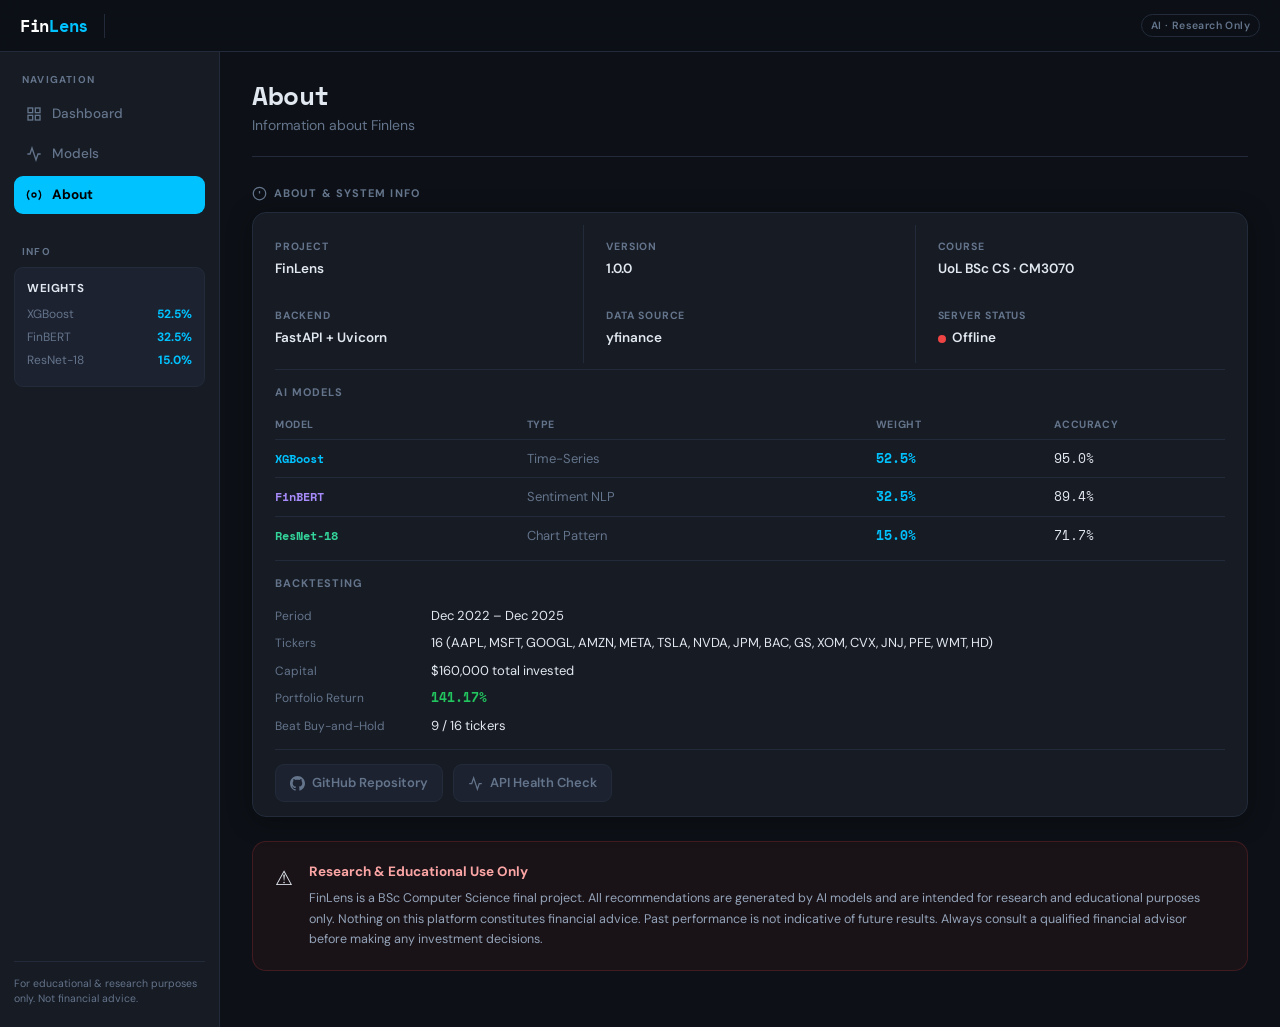
==== about.html @ 30cba112 "improve the dashboard" ====
<!doctype html>
<html lang="en">
  <head>
    <meta charset="UTF-8" />
    <meta name="viewport" content="width=device-width, initial-scale=1.0" />
    <title>FinLens — About</title>
    <link href="https://cdn.jsdelivr.net/npm/bootstrap@5.3.3/dist/css/bootstrap.min.css" rel="stylesheet" />
    <link rel="preconnect" href="https://fonts.googleapis.com" />
    <link rel="preconnect" href="https://fonts.gstatic.com" crossorigin />
    <link href="https://fonts.googleapis.com/css2?family=Space+Mono:wght@400;700&family=DM+Sans:wght@400;500;600;700;900&display=swap" rel="stylesheet" />
    <link rel="stylesheet" href="assets/css/styles.css" />
    <link rel="stylesheet" href="assets/css/about.css" />
  </head>
  <body>

    <!-- NAVBAR -->
    <nav class="navbar">
      <a class="brand" href="/">Fin<span>Lens</span></a>
      <div class="nav-ticker">
        <span class="track" id="tickerTrack">Loading market data…</span>
      </div>
      <div class="nav-tag">AI · Research Only</div>
    </nav>

    <!-- SHELL -->
    <div class="shell">

      <!-- SIDEBAR -->
      <aside class="sidebar d-none d-md-flex">
        <div class="sidebar-inner">
          <p class="sidebar-section-label">Navigation</p>
          <a href="/" class="sidebar-link">
            <svg width="16" height="16" viewBox="0 0 24 24" fill="none" stroke="currentColor" stroke-width="2"><rect x="3" y="3" width="7" height="7"/><rect x="14" y="3" width="7" height="7"/><rect x="3" y="14" width="7" height="7"/><rect x="14" y="14" width="7" height="7"/></svg>
            Dashboard
          </a>
          <a href="/models" class="sidebar-link">
            <svg width="16" height="16" viewBox="0 0 24 24" fill="none" stroke="currentColor" stroke-width="2"><polyline points="22 12 18 12 15 21 9 3 6 12 2 12"/></svg>
            Models
          </a>
          <a href="/about" class="sidebar-link active">
            <svg width="16" height="16" viewBox="0 0 24 24" fill="none" stroke="currentColor" stroke-width="2"><circle cx="12" cy="12" r="3"/><path d="M19.07 4.93a10 10 0 0 1 0 14.14M4.93 4.93a10 10 0 0 0 0 14.14"/></svg>
            About
          </a>

          <p class="sidebar-section-label" style="margin-top: 28px;">Info</p>
          <div class="sidebar-info">
            <p>Weights</p>
            <div class="weight-row"><span>XGBoost</span><strong>52.5%</strong></div>
            <div class="weight-row"><span>FinBERT</span><strong>32.5%</strong></div>
            <div class="weight-row"><span>ResNet-18</span><strong>15.0%</strong></div>
          </div>

          <div class="disclaimer">
            For educational &amp; research purposes only. Not financial advice.
          </div>
        </div>
      </aside>

      <!-- MAIN -->
      <main class="main">
        <div class="main-inner">

          <!-- Page header -->
          <div class="about-page-header">
            <div>
              <h1 class="about-page-title">About</h1>
              <p class="about-page-sub">Information about Finlens</p>
            </div>
          </div>

          <!-- ── SECTION: About & System Info ── -->
          <div class="about-section">
            <div class="about-section-label">
              <svg width="15" height="15" viewBox="0 0 24 24" fill="none" stroke="currentColor" stroke-width="2"><circle cx="12" cy="12" r="10"/><line x1="12" y1="8" x2="12" y2="12"/><line x1="12" y1="16" x2="12.01" y2="16"/></svg>
              About &amp; System Info
            </div>

            <div class="about-card">

              <div class="about-grid">
                <div class="about-item">
                  <div class="about-label">Project</div>
                  <div class="about-value">FinLens</div>
                </div>
                <div class="about-item">
                  <div class="about-label">Version</div>
                  <div class="about-value">1.0.0</div>
                </div>
                <div class="about-item">
                  <div class="about-label">Course</div>
                  <div class="about-value">UoL BSc CS · CM3070</div>
                </div>
                <div class="about-item">
                  <div class="about-label">Backend</div>
                  <div class="about-value">FastAPI + Uvicorn</div>
                </div>
                <div class="about-item">
                  <div class="about-label">Data Source</div>
                  <div class="about-value">yfinance</div>
                </div>
                <div class="about-item">
                  <div class="about-label">Server Status</div>
                  <div class="about-value" id="serverStatus">
                    <span class="status-dot status-checking"></span> Checking…
                  </div>
                </div>
              </div>

              <div class="setting-divider"></div>

              <!-- Models table -->
              <div class="about-models-title">AI Models</div>
              <div class="about-models-table">
                <div class="amt-row amt-header">
                  <span>Model</span><span>Type</span><span>Weight</span><span>Accuracy</span>
                </div>
                <div class="amt-row">
                  <span class="amt-name amt-xgb">XGBoost</span>
                  <span class="amt-muted">Time-Series</span>
                  <span class="amt-accent">52.5%</span>
                  <span class="amt-val">95.0%</span>
                </div>
                <div class="amt-row">
                  <span class="amt-name amt-bert">FinBERT</span>
                  <span class="amt-muted">Sentiment NLP</span>
                  <span class="amt-accent">32.5%</span>
                  <span class="amt-val">89.4%</span>
                </div>
                <div class="amt-row">
                  <span class="amt-name amt-cnn">ResNet-18</span>
                  <span class="amt-muted">Chart Pattern</span>
                  <span class="amt-accent">15.0%</span>
                  <span class="amt-val">71.7%</span>
                </div>
              </div>

              <div class="setting-divider"></div>

              <!-- Backtesting info -->
              <div class="about-models-title">Backtesting</div>
              <div class="backtest-info">
                <div class="bt-item">
                  <span class="bt-label">Period</span>
                  <span class="bt-val">Dec 2022 – Dec 2025</span>
                </div>
                <div class="bt-item">
                  <span class="bt-label">Tickers</span>
                  <span class="bt-val">16 (AAPL, MSFT, GOOGL, AMZN, META, TSLA, NVDA, JPM, BAC, GS, XOM, CVX, JNJ, PFE, WMT, HD)</span>
                </div>
                <div class="bt-item">
                  <span class="bt-label">Capital</span>
                  <span class="bt-val">$160,000 total invested</span>
                </div>
                <div class="bt-item">
                  <span class="bt-label">Portfolio Return</span>
                  <span class="bt-val bt-highlight">141.17%</span>
                </div>
                <div class="bt-item">
                  <span class="bt-label">Beat Buy-and-Hold</span>
                  <span class="bt-val">9 / 16 tickers</span>
                </div>
              </div>

              <div class="setting-divider"></div>

              <!-- Links -->
              <div class="about-links">
                <a href="https://github.com/bewww831/FINLENS" target="_blank" rel="noopener" class="about-link">
                  <svg width="15" height="15" viewBox="0 0 24 24" fill="currentColor"><path d="M12 0C5.37 0 0 5.37 0 12c0 5.3 3.438 9.8 8.205 11.385.6.113.82-.258.82-.577 0-.285-.01-1.04-.015-2.04-3.338.724-4.042-1.61-4.042-1.61-.546-1.385-1.335-1.755-1.335-1.755-1.087-.744.084-.729.084-.729 1.205.084 1.838 1.236 1.838 1.236 1.07 1.835 2.809 1.305 3.495.998.108-.776.417-1.305.76-1.605-2.665-.3-5.466-1.332-5.466-5.93 0-1.31.465-2.38 1.235-3.22-.135-.303-.54-1.523.105-3.176 0 0 1.005-.322 3.3 1.23.96-.267 1.98-.399 3-.405 1.02.006 2.04.138 3 .405 2.28-1.552 3.285-1.23 3.285-1.23.645 1.653.24 2.873.12 3.176.765.84 1.23 1.91 1.23 3.22 0 4.61-2.805 5.625-5.475 5.92.42.36.81 1.096.81 2.22 0 1.606-.015 2.896-.015 3.286 0 .315.21.69.825.57C20.565 21.795 24 17.295 24 12c0-6.63-5.37-12-12-12"/></svg>
                  GitHub Repository
                </a>
                <a href="/health" target="_blank" rel="noopener" class="about-link">
                  <svg width="15" height="15" viewBox="0 0 24 24" fill="none" stroke="currentColor" stroke-width="2"><polyline points="22 12 18 12 15 21 9 3 6 12 2 12"/></svg>
                  API Health Check
                </a>
              </div>

            </div>
          </div>

          <!-- ── DISCLAIMER ── -->
          <div class="disclaimer-card">
            <div class="disclaimer-icon">⚠️</div>
            <div>
              <div class="disclaimer-title">Research &amp; Educational Use Only</div>
              <p class="disclaimer-body">
                FinLens is a BSc Computer Science final project. All recommendations are generated
                by AI models and are intended for research and educational purposes only.
                Nothing on this platform constitutes financial advice. Past performance is not
                indicative of future results. Always consult a qualified financial advisor before
                making any investment decisions.
              </p>
            </div>
          </div>

        </div><!-- /main-inner -->
      </main>
    </div><!-- /shell -->

    <script src="assets/js/app.js"></script>
    <script src="assets/js/about.js"></script>
  </body>
</html>
---- assets/css/styles.css ----
/* ============================================================
   FINLENS — styles.css
   ============================================================ */

:root {
  --bg:        #0d1117;
  --surface:   #161b24;
  --surface2:  #1c2230;
  --border:    #232b3a;
  --text:      #e2e8f0;
  --muted:     #64748b;
  --accent:    #00c2ff;

  --buy:       #22c55e;
  --hold:      #f59e0b;
  --sell:      #ef4444;

  --nav-h:     52px;
  --sidebar-w: 220px;
  --radius:    14px;
  --radius-sm: 9px;

  --shadow:    0 4px 24px rgba(0,0,0,0.35);
}

*, *::before, *::after { box-sizing: border-box; margin: 0; padding: 0; }

html, body { height: 100%; }

body {
  font-family: 'DM Sans', ui-sans-serif, system-ui, sans-serif;
  background: var(--bg);
  color: var(--text);
  line-height: 1.5;
  min-height: 100vh;
}

/* ── NAVBAR ─────────────────────────────────────────────── */
.navbar {
  position: sticky;
  top: 0;
  z-index: 30;
  height: var(--nav-h);
  display: flex;
  align-items: center;
  gap: 16px;
  padding: 0 20px;
  background: rgba(13,17,23,0.92);
  backdrop-filter: blur(12px);
  -webkit-backdrop-filter: blur(12px);
  border-bottom: 1px solid var(--border);
}

.brand {
  font-family: 'Space Mono', monospace;
  font-weight: 700;
  font-size: 17px;
  color: #fff;
  text-decoration: none;
  white-space: nowrap;
  letter-spacing: -0.3px;
}

.brand span { color: var(--accent); }

/* scrolling ticker */
.nav-ticker {
  flex: 1;
  overflow: hidden;
  white-space: nowrap;
  border-left: 1px solid var(--border);
  padding-left: 16px;
}

.nav-ticker .track {
  display: inline-block;
  font-family: 'Space Mono', monospace;
  font-size: 11.5px;
  color: rgba(255,255,255,0.55);
  letter-spacing: 0.3px;
  padding-left: 100%;
  animation: ticker-scroll 28s linear infinite;
  will-change: transform;
}

@keyframes ticker-scroll {
  from { transform: translateX(0); }
  to   { transform: translateX(-100%); }
}

.nav-tag {
  font-size: 10.5px;
  font-weight: 600;
  color: var(--muted);
  border: 1px solid var(--border);
  padding: 3px 9px;
  border-radius: 20px;
  white-space: nowrap;
  letter-spacing: 0.4px;
}

/* ── SHELL ───────────────────────────────────────────────── */
.shell {
  display: flex;
  min-height: calc(100vh - var(--nav-h));
}

/* ── SIDEBAR ─────────────────────────────────────────────── */
.sidebar {
  width: var(--sidebar-w);
  min-height: calc(100vh - var(--nav-h));
  background: var(--surface);
  border-right: 1px solid var(--border);
  flex-direction: column;
  flex-shrink: 0;
}

.sidebar-inner {
  padding: 20px 14px;
  display: flex;
  flex-direction: column;
  height: 100%;
}

.sidebar-section-label {
  font-size: 10px;
  font-weight: 700;
  letter-spacing: 1.2px;
  text-transform: uppercase;
  color: var(--muted);
  padding: 0 8px;
  margin-bottom: 8px;
}

.sidebar-link {
  display: flex;
  align-items: center;
  gap: 10px;
  padding: 9px 12px;
  border-radius: var(--radius-sm);
  color: var(--muted);
  text-decoration: none;
  font-size: 13.5px;
  font-weight: 500;
  transition: background 0.15s, color 0.15s;
  margin-bottom: 2px;
}

.sidebar-link:hover {
  background: var(--surface2);
  color: var(--text);
}

.sidebar-link.active {
  background: var(--accent);
  color: #000;
  font-weight: 700;
}

.sidebar-link.active svg { stroke: #000; }

.sidebar-info {
  background: var(--surface2);
  border: 1px solid var(--border);
  border-radius: var(--radius-sm);
  padding: 12px;
  font-size: 12px;
}

.sidebar-info p {
  font-weight: 700;
  color: var(--text);
  margin-bottom: 8px;
  font-size: 11.5px;
  text-transform: uppercase;
  letter-spacing: 0.6px;
}

.weight-row {
  display: flex;
  justify-content: space-between;
  color: var(--muted);
  margin-bottom: 5px;
}

.weight-row strong { color: var(--accent); }

.disclaimer {
  margin-top: auto;
  padding-top: 20px;
  font-size: 10.5px;
  color: var(--muted);
  line-height: 1.5;
  border-top: 1px solid var(--border);
  padding-top: 14px;
}

/* ── MAIN ────────────────────────────────────────────────── */
.main {
  flex: 1;
  min-width: 0;
  padding: 28px 32px;
  overflow-x: hidden;
}

.main-inner {
  width: 100%;
}

/* ── SEARCH ──────────────────────────────────────────────── */
.search-section {
  margin-bottom: 28px;
  display: flex;
  flex-direction: column;
  align-items: center;
  text-align: center;
}

.search-wrap {
  display: flex;
  gap: 10px;
  align-items: center;
}

.ticker-input {
  padding: 12px 16px;
  border-radius: var(--radius-sm);
  border: 1px solid var(--border);
  background: var(--surface);
  color: var(--text);
  font-size: 15px;
  font-family: 'Space Mono', monospace;
  font-weight: 700;
  letter-spacing: 1px;
  text-transform: uppercase;
  width: 200px;
  outline: none;
  transition: border-color 0.15s, box-shadow 0.15s;
}

.ticker-input:focus {
  border-color: var(--accent);
  box-shadow: 0 0 0 3px rgba(0, 194, 255, 0.14);
}

.ticker-input::placeholder {
  color: var(--muted);
  font-weight: 400;
  letter-spacing: 0;
  text-transform: none;
}

button#predictBtn {
  padding: 12px 26px;
  border-radius: var(--radius-sm);
  border: none;
  background: var(--accent);
  color: #000;
  font-weight: 700;
  font-size: 14px;
  cursor: pointer;
  transition: opacity 0.15s, transform 0.1s;
  letter-spacing: 0.2px;
}

button#predictBtn:hover  { opacity: 0.88; transform: translateY(-1px); }
button#predictBtn:active { transform: translateY(0); }
button#predictBtn:disabled { opacity: 0.4; cursor: not-allowed; transform: none; }

.search-hint {
  margin-top: 8px;
  font-size: 15px;
  font-weight: 500;
  color: var(--muted);
}

/* ── LOADING / ERROR ─────────────────────────────────────── */
.loading-state {
  display: none;
  align-items: center;
  justify-content: center;
  gap: 12px;
  color: var(--muted);
  font-size: 16px;
  margin-bottom: 20px;
  text-align: center;
}

.spinner {
  width: 18px;
  height: 18px;
  border: 2px solid var(--border);
  border-top-color: var(--accent);
  border-radius: 50%;
  animation: spin 0.7s linear infinite;
  flex-shrink: 0;
}

@keyframes spin { to { transform: rotate(360deg); } }

.error-state {
  display: none;
  background: rgba(239,68,68,0.08);
  border: 1px solid rgba(239,68,68,0.25);
  color: #fca5a5;
  padding: 12px 16px;
  border-radius: var(--radius-sm);
  font-size: 14px;
  margin-bottom: 20px;
}

/* ── RESULTS ─────────────────────────────────────────────── */
#results { display: none; }

/* ── VERDICT CARD ────────────────────────────────────────── */
.verdict-card {
  background: var(--surface);
  border: 1px solid var(--border);
  border-radius: var(--radius);
  padding: 28px 24px;
  text-align: center;
  margin-bottom: 18px;
  box-shadow: var(--shadow);
}

.verdict-ticker {
  font-family: 'Space Mono', monospace;
  font-size: 12px;
  color: var(--muted);
  letter-spacing: 1.5px;
  text-transform: uppercase;
  margin-bottom: 6px;
}

.verdict-rec {
  font-size: 2.4rem;
  font-weight: 900;
  letter-spacing: -0.5px;
  margin: 10px 0 6px;
}

.verdict-score {
  font-size: 13px;
  color: var(--muted);
  font-family: 'Space Mono', monospace;
  margin-bottom: 14px;
}

.verdict-explanation {
  font-size: 14px;
  color: #94a3b8;
  background: rgba(255,255,255,0.03);
  border: 1px solid var(--border);
  border-radius: var(--radius-sm);
  padding: 12px 16px;
  max-width: 560px;
  margin: 0 auto;
  line-height: 1.6;
}

.buy  { color: var(--buy); }
.hold { color: var(--hold); }
.sell { color: var(--sell); }

/* ── MODELS GRID ─────────────────────────────────────────── */
.models-grid {
  display: grid;
  grid-template-columns: repeat(3, 1fr);
  gap: 14px;
  margin-bottom: 18px;
}

.model-card {
  background: var(--surface);
  border: 1px solid var(--border);
  border-radius: var(--radius);
  padding: 18px;
  box-shadow: var(--shadow);
}

.model-header {
  display: flex;
  align-items: flex-start;
  gap: 10px;
  margin-bottom: 16px;
}

.model-icon { font-size: 20px; flex-shrink: 0; margin-top: 2px; }

.model-title {
  font-size: 14px;
  font-weight: 700;
  color: var(--text);
  line-height: 1.2;
}

.model-sub {
  font-size: 11px;
  color: var(--muted);
  margin-top: 2px;
}

.model-label {
  margin-left: auto;
  font-size: 12px;
  font-weight: 700;
  font-family: 'Space Mono', monospace;
  letter-spacing: 0.5px;
}

/* probability bars */
.prob-bars { display: flex; flex-direction: column; gap: 8px; }

.prob-row {
  display: flex;
  align-items: center;
  gap: 8px;
}

.prob-name {
  font-size: 10.5px;
  font-weight: 700;
  font-family: 'Space Mono', monospace;
  color: var(--muted);
  width: 34px;
  flex-shrink: 0;
}

.prob-track {
  flex: 1;
  height: 6px;
  background: var(--surface2);
  border-radius: 3px;
  overflow: hidden;
}

.prob-fill {
  height: 100%;
  border-radius: 3px;
  transition: width 0.5s cubic-bezier(0.4, 0, 0.2, 1);
  width: 0;
}

.fill-buy  { background: var(--buy); }
.fill-hold { background: var(--hold); }
.fill-sell { background: var(--sell); }

.prob-val {
  font-size: 11px;
  font-family: 'Space Mono', monospace;
  color: var(--text);
  width: 44px;
  text-align: right;
  flex-shrink: 0;
}

.model-score-row {
  display: flex;
  justify-content: space-between;
  font-size: 12px;
  color: var(--muted);
  margin-top: 14px;
  padding-top: 12px;
  border-top: 1px solid var(--border);
}

.model-score-row span:last-child {
  color: var(--accent);
  font-family: 'Space Mono', monospace;
  font-weight: 700;
}

.headline-preview {
  font-size: 11.5px;
  color: var(--muted);
  font-style: italic;
  line-height: 1.5;
  margin-top: 10px;
  padding-top: 10px;
  border-top: 1px solid var(--border);
}

/* ── WEIGHTS CARD ────────────────────────────────────────── */
.weights-card {
  background: var(--surface);
  border: 1px solid var(--border);
  border-radius: var(--radius);
  padding: 20px;
  margin-bottom: 18px;
  box-shadow: var(--shadow);
}

.weights-title {
  font-size: 13px;
  font-weight: 700;
  text-transform: uppercase;
  letter-spacing: 0.8px;
  color: var(--muted);
  margin-bottom: 16px;
}

.contrib-row {
  display: flex;
  align-items: center;
  justify-content: space-between;
  font-size: 13px;
  margin-bottom: 10px;
}

.contrib-name  { color: var(--muted); width: 150px; flex-shrink: 0; }
.contrib-formula { color: #475569; flex: 1; text-align: center; font-size: 12px; font-family: 'Space Mono', monospace; }
.contrib-value { color: var(--accent); font-weight: 700; font-family: 'Space Mono', monospace; width: 70px; text-align: right; }

.contrib-divider {
  height: 1px;
  background: var(--border);
  margin: 12px 0;
}

.contrib-final {
  display: flex;
  justify-content: space-between;
  font-size: 14px;
  font-weight: 700;
}

.contrib-final span:last-child {
  color: var(--accent);
  font-family: 'Space Mono', monospace;
}

/* ── NEWS CARD ───────────────────────────────────────────── */
.news-card {
  background: var(--surface);
  border: 1px solid var(--border);
  border-radius: var(--radius);
  padding: 20px;
  margin-bottom: 18px;
  box-shadow: var(--shadow);
}

.news-title {
  font-size: 13px;
  font-weight: 700;
  text-transform: uppercase;
  letter-spacing: 0.8px;
  color: var(--muted);
  margin-bottom: 16px;
}

.news-item {
  padding: 14px 0;
  border-bottom: 1px solid var(--border);
}

.news-item:last-child { border-bottom: none; padding-bottom: 0; }

.news-top {
  display: flex;
  justify-content: space-between;
  align-items: flex-start;
  gap: 14px;
}

.news-title-text {
  display: block;
  font-size: 13.5px;
  color: var(--text);
  font-weight: 600;
  margin-bottom: 3px;
  word-wrap: break-word;
  line-height: 1.4;
  text-decoration: none;
}

a.news-title-text:hover {
  color: var(--accent);
  text-decoration: underline;
  text-underline-offset: 3px;
}

.news-source {
  font-size: 11px;
  color: var(--muted);
  margin-bottom: 5px;
}

.news-summary {
  font-size: 12px;
  color: #64748b;
  line-height: 1.5;
  word-wrap: break-word;
}

.news-badge {
  flex-shrink: 0;
  text-align: right;
}

.news-label {
  font-size: 12px;
  font-weight: 700;
  font-family: 'Space Mono', monospace;
  white-space: nowrap;
}

.news-conf {
  display: block;
  font-size: 10.5px;
  color: var(--muted);
  margin-top: 3px;
}

/* ── RESPONSIVE ──────────────────────────────────────────── */
@media (max-width: 900px) {
  .sidebar { display: none !important; }
  .main    { padding: 20px 16px; }
  .main-inner { max-width: 100%; }
}

@media (max-width: 700px) {
  .models-grid { grid-template-columns: 1fr; }
  .verdict-rec { font-size: 1.8rem; }
}
---- assets/css/about.css ----
/* ============================================================
   FINLENS — about.css
   ============================================================ */

/* ── PAGE HEADER ─────────────────────────────────────────── */
.about-page-header {
  display: flex;
  align-items: flex-end;
  justify-content: space-between;
  gap: 16px;
  margin-bottom: 28px;
  padding-bottom: 20px;
  border-bottom: 1px solid var(--border);
}

.about-page-title {
  font-family: 'Space Mono', monospace;
  font-size: 26px;
  font-weight: 700;
  color: var(--text);
  letter-spacing: -0.5px;
  margin: 0 0 4px 0;
}

.about-page-sub {
  font-size: 14px;
  color: var(--muted);
  margin: 0;
}

/* ── SECTION ─────────────────────────────────────────────── */
.about-section {
  margin-bottom: 24px;
}

.about-section-label {
  display: flex;
  align-items: center;
  gap: 7px;
  font-size: 11px;
  font-weight: 700;
  letter-spacing: 1.1px;
  text-transform: uppercase;
  color: var(--muted);
  margin-bottom: 10px;
}

.about-card {
  background: var(--surface);
  border: 1px solid var(--border);
  border-radius: var(--radius);
  padding: 6px 0;
  box-shadow: var(--shadow);
}

/* ── SETTING ROW ─────────────────────────────────────────── */
.setting-row {
  display: flex;
  align-items: center;
  justify-content: space-between;
  gap: 24px;
  padding: 16px 22px;
}

.setting-info { flex: 1; min-width: 0; }

.setting-name {
  font-size: 14px;
  font-weight: 600;
  color: var(--text);
  margin-bottom: 3px;
}

.setting-desc {
  font-size: 12.5px;
  color: var(--muted);
  line-height: 1.5;
}

.setting-divider {
  height: 1px;
  background: var(--border);
  margin: 0 22px;
}

/* ── ABOUT GRID ──────────────────────────────────────────── */
.about-grid {
  display: grid;
  grid-template-columns: repeat(3, 1fr);
  gap: 0;
  padding: 6px 0;
}

.about-item {
  padding: 14px 22px;
  border-right: 1px solid var(--border);
}

.about-item:nth-child(3n) { border-right: none; }

.about-label {
  font-size: 10.5px;
  font-weight: 700;
  text-transform: uppercase;
  letter-spacing: 0.8px;
  color: var(--muted);
  margin-bottom: 5px;
}

.about-value {
  font-size: 13.5px;
  font-weight: 600;
  color: var(--text);
  display: flex;
  align-items: center;
  gap: 6px;
}

/* server status dot */
.status-dot {
  width: 8px;
  height: 8px;
  border-radius: 50%;
  display: inline-block;
  flex-shrink: 0;
}

.status-checking { background: var(--muted); }
.status-ok       { background: var(--buy); box-shadow: 0 0 6px rgba(34,197,94,0.5); }
.status-error    { background: var(--sell); }

/* ── ABOUT MODELS TABLE ───────────────────────────────────── */
.about-models-title {
  font-size: 11px;
  font-weight: 700;
  letter-spacing: 1px;
  text-transform: uppercase;
  color: var(--muted);
  padding: 14px 22px 8px;
}

.about-models-table {
  padding: 0 22px 6px;
}

.amt-row {
  display: grid;
  grid-template-columns: 1fr 1.4fr 0.7fr 0.7fr;
  gap: 8px;
  padding: 9px 0;
  border-bottom: 1px solid var(--border);
  font-size: 13px;
  align-items: center;
}

.amt-row:last-child { border-bottom: none; }

.amt-header {
  font-size: 10.5px;
  font-weight: 700;
  text-transform: uppercase;
  letter-spacing: 0.6px;
  color: var(--muted);
  padding-bottom: 6px;
}

.amt-name { font-weight: 700; font-family: 'Space Mono', monospace; font-size: 12px; }
.amt-xgb  { color: #00c2ff; }
.amt-bert { color: #a78bfa; }
.amt-cnn  { color: #34d399; }
.amt-muted  { color: var(--muted); }
.amt-accent { color: var(--accent); font-family: 'Space Mono', monospace; font-weight: 700; }
.amt-val    { color: var(--text); font-family: 'Space Mono', monospace; }

/* ── BACKTEST INFO ────────────────────────────────────────── */
.backtest-info {
  padding: 6px 22px 14px;
  display: flex;
  flex-direction: column;
  gap: 8px;
}

.bt-item {
  display: flex;
  gap: 16px;
  font-size: 13px;
  align-items: baseline;
}

.bt-label {
  color: var(--muted);
  font-size: 12px;
  width: 140px;
  flex-shrink: 0;
}

.bt-val { color: var(--text); line-height: 1.5; }

.bt-highlight {
  color: var(--buy);
  font-family: 'Space Mono', monospace;
  font-weight: 700;
}

/* ── LINKS ───────────────────────────────────────────────── */
.about-links {
  display: flex;
  gap: 10px;
  padding: 14px 22px 8px;
  flex-wrap: wrap;
}

.about-link {
  display: inline-flex;
  align-items: center;
  gap: 7px;
  padding: 8px 14px;
  border-radius: var(--radius-sm);
  border: 1px solid var(--border);
  background: var(--surface2);
  color: var(--muted);
  text-decoration: none;
  font-size: 13px;
  font-weight: 600;
  transition: border-color 0.15s, color 0.15s, background 0.15s;
}

.about-link:hover {
  border-color: var(--accent);
  color: var(--accent);
  background: rgba(0,194,255,0.06);
}

/* ── DISCLAIMER CARD ─────────────────────────────────────── */
.disclaimer-card {
  display: flex;
  gap: 16px;
  background: rgba(239,68,68,0.05);
  border: 1px solid rgba(239,68,68,0.18);
  border-radius: var(--radius);
  padding: 20px 22px;
  margin-bottom: 28px;
}

.disclaimer-icon { font-size: 20px; flex-shrink: 0; margin-top: 1px; }

.disclaimer-title {
  font-size: 13.5px;
  font-weight: 700;
  color: #fca5a5;
  margin-bottom: 6px;
}

.disclaimer-body {
  font-size: 12.5px;
  color: #94a3b8;
  line-height: 1.65;
  margin: 0;
}

/* ── RESPONSIVE ──────────────────────────────────────────── */
@media (max-width: 700px) {
  .about-grid { grid-template-columns: 1fr 1fr; }
  .about-item:nth-child(3n)  { border-right: 1px solid var(--border); }
  .about-item:nth-child(2n)  { border-right: none; }
  .about-page-header { flex-direction: column; align-items: flex-start; }
  .amt-row { grid-template-columns: 1fr 1fr; }
  .amt-row span:nth-child(3),
  .amt-row span:nth-child(4) { display: none; }
}
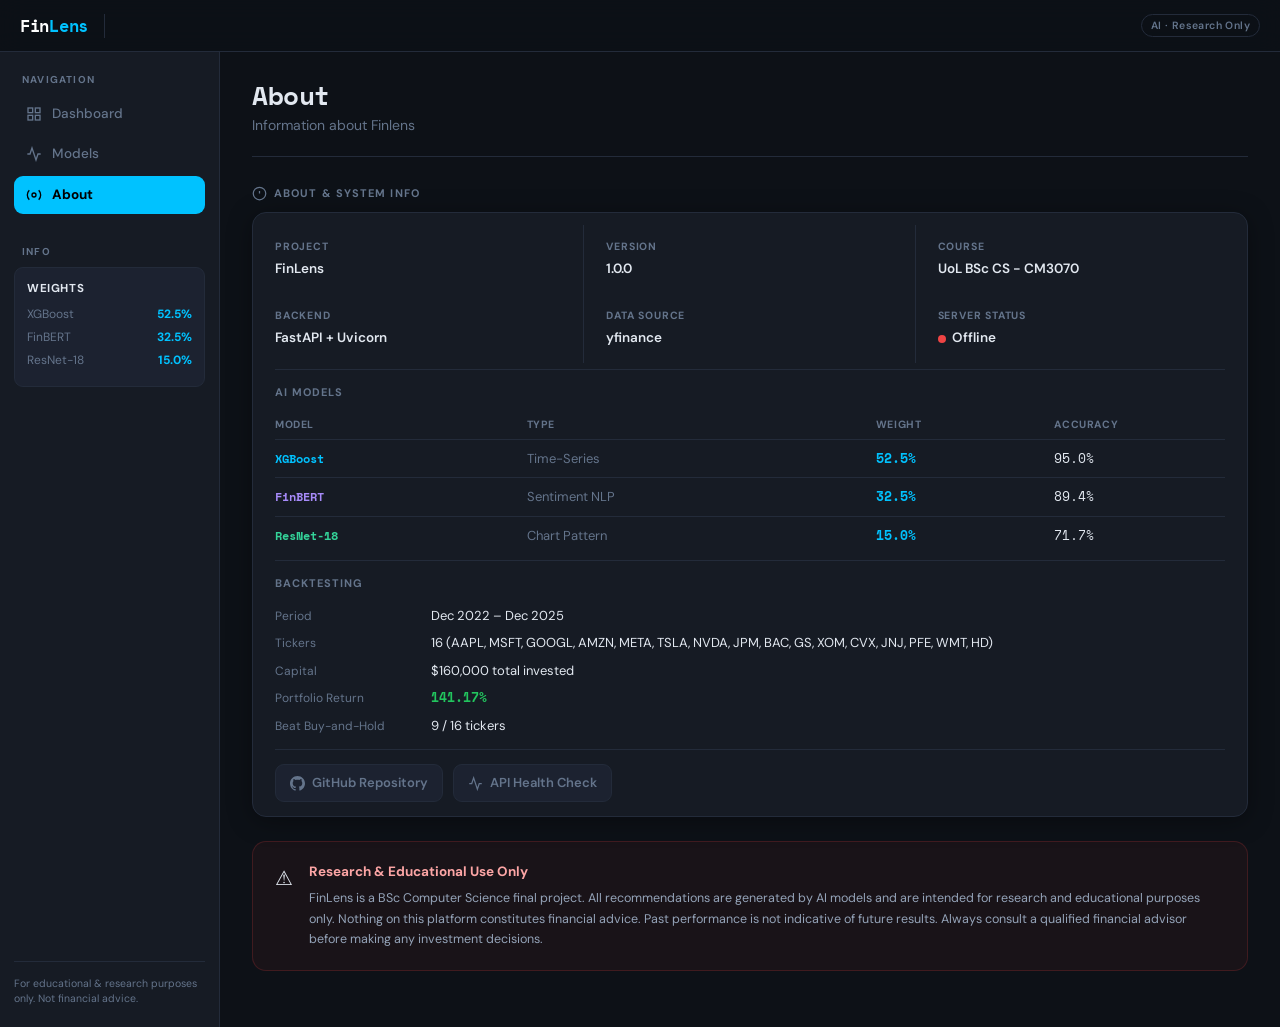
==== commit f6e06080: "update about page" ====
--- a/about.html
+++ b/about.html
@@ -88,7 +88,7 @@
                 </div>
                 <div class="about-item">
                   <div class="about-label">Course</div>
-                  <div class="about-value">UoL BSc CS · CM3070</div>
+                  <div class="about-value">UoL BSc CS - CM3070</div>
                 </div>
                 <div class="about-item">
                   <div class="about-label">Backend</div>
--- a/assets/css/styles.css
+++ b/assets/css/styles.css
@@ -272,6 +272,17 @@
   font-size: 15px;
   font-weight: 500;
   color: var(--muted);
+}
+
+.search-warning {
+  margin-top: 6px;
+  font-size: 11.5px;
+  color: #92400e;
+  background: rgba(251,191,36,0.08);
+  border: 1px solid rgba(251,191,36,0.2);
+  border-radius: 6px;
+  padding: 5px 12px;
+  display: inline-block;
 }
 
 /* ── LOADING / ERROR ─────────────────────────────────────── */
@@ -621,4 +632,13 @@
 @media (max-width: 700px) {
   .models-grid { grid-template-columns: 1fr; }
   .verdict-rec { font-size: 1.8rem; }
-}+}
+
+/* ── COMPACT LAYOUT ──────────────────────────────────────── */
+body.compact .main          { padding: 14px 16px; }
+body.compact .verdict-card  { padding: 16px; }
+body.compact .model-card    { padding: 12px; }
+body.compact .weights-card,
+body.compact .news-card     { padding: 12px; }
+body.compact .news-item     { padding: 8px 0; }
+body.compact .models-grid   { gap: 8px; }
